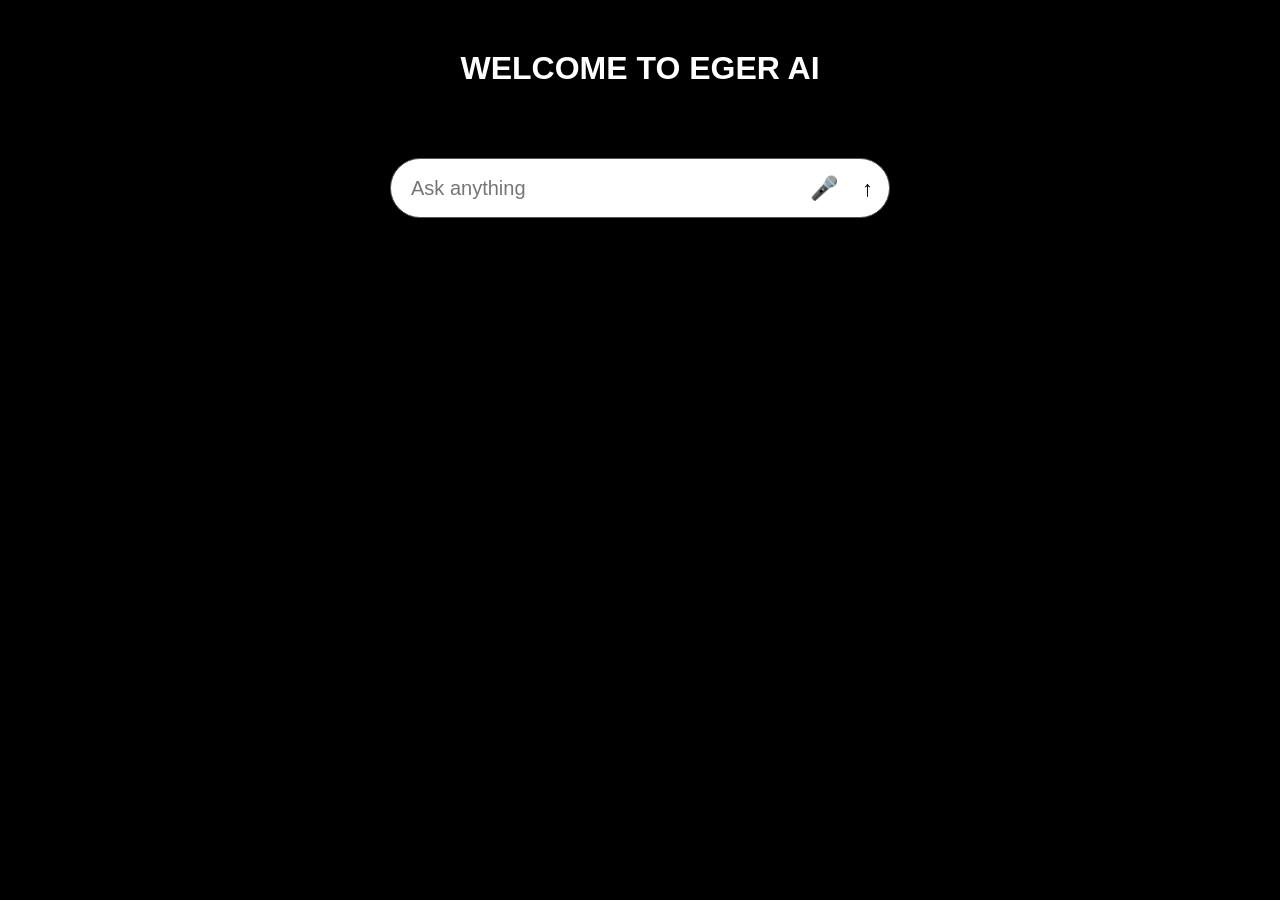
==== index.html @ b269b915 "Add files via upload" ====
<!DOCTYPE html>
<html lang="en">
<head>
    <meta charset="UTF-8">
    <meta name="viewport" content="width=device-width, initial-scale=1.0">

    <title>Eger AI</title>

    <link rel="stylesheet" href="style.css">
</head>

<body>

    <h1>WELCOME TO EGER AI</h1>

    <div class="chat-box">

        <input
            type="text"
            id="userInput"
            class="chat-input"
            placeholder="Ask anything"
        >

        <button id="micButton" type="button">🎤</button>

        <button id="sendButton" type="button">↑</button>

    </div>


    <!-- AI responses will appear here -->
    <div id="chatArea"></div>


    <script src="index.js"></script>

</body>
</html>
---- style.css ----
body {
    background-color: black;
    color: white;
    font-family: Arial, sans-serif;
    text-align: center;
}

h1 {
    margin-top: 50px;
}

.chat-box {
    position: relative;
    display: inline-block;
    margin-top: 50px;
}

.chat-input {
    width: 500px;
    height: 60px;
    font-size: 20px;

    border-radius: 30px;
    border: 1px solid #555;

    padding: 0 100px 0 20px;
    box-sizing: border-box;

    outline: none;
}

.chat-input:focus {
    border-color: aquamarine;
}


/* Microphone */
#micButton {
    position: absolute;

    right: 45px;
    top: 50%;

    transform: translateY(-50%);

    border: none;
    background: transparent;

    font-size: 23px;

    cursor: pointer;
}


/* Send arrow */
#sendButton {
    position: absolute;

    right: 5px;
    top: 50%;

    transform: translateY(-50%);

    width: 35px;
    height: 35px;

    border: none;
    border-radius: 50%;

    background-color: white;
    color: black;

    font-size: 22px;

    cursor: pointer;
}

#sendButton:hover {
    transform: translateY(-50%) scale(1.1);
}


/* Area below the chat box */
#chatArea {
    width: 500px;
    margin: 30px auto;

    text-align: left;
}


/* User question */
.user-message {
    background-color: #222;

    color: white;

    padding: 12px 16px;

    border-radius: 15px;

    margin-bottom: 15px;

    width: fit-content;
    max-width: 80%;

    margin-left: auto;
}


/* Eger AI response */
.ai-message {
    background-color: #111;

    color: white;

    padding: 12px 16px;

    border-radius: 15px;

    margin-bottom: 20px;

    width: fit-content;
    max-width: 80%;

    margin-right: auto;

    border: 1px solid #333;
}
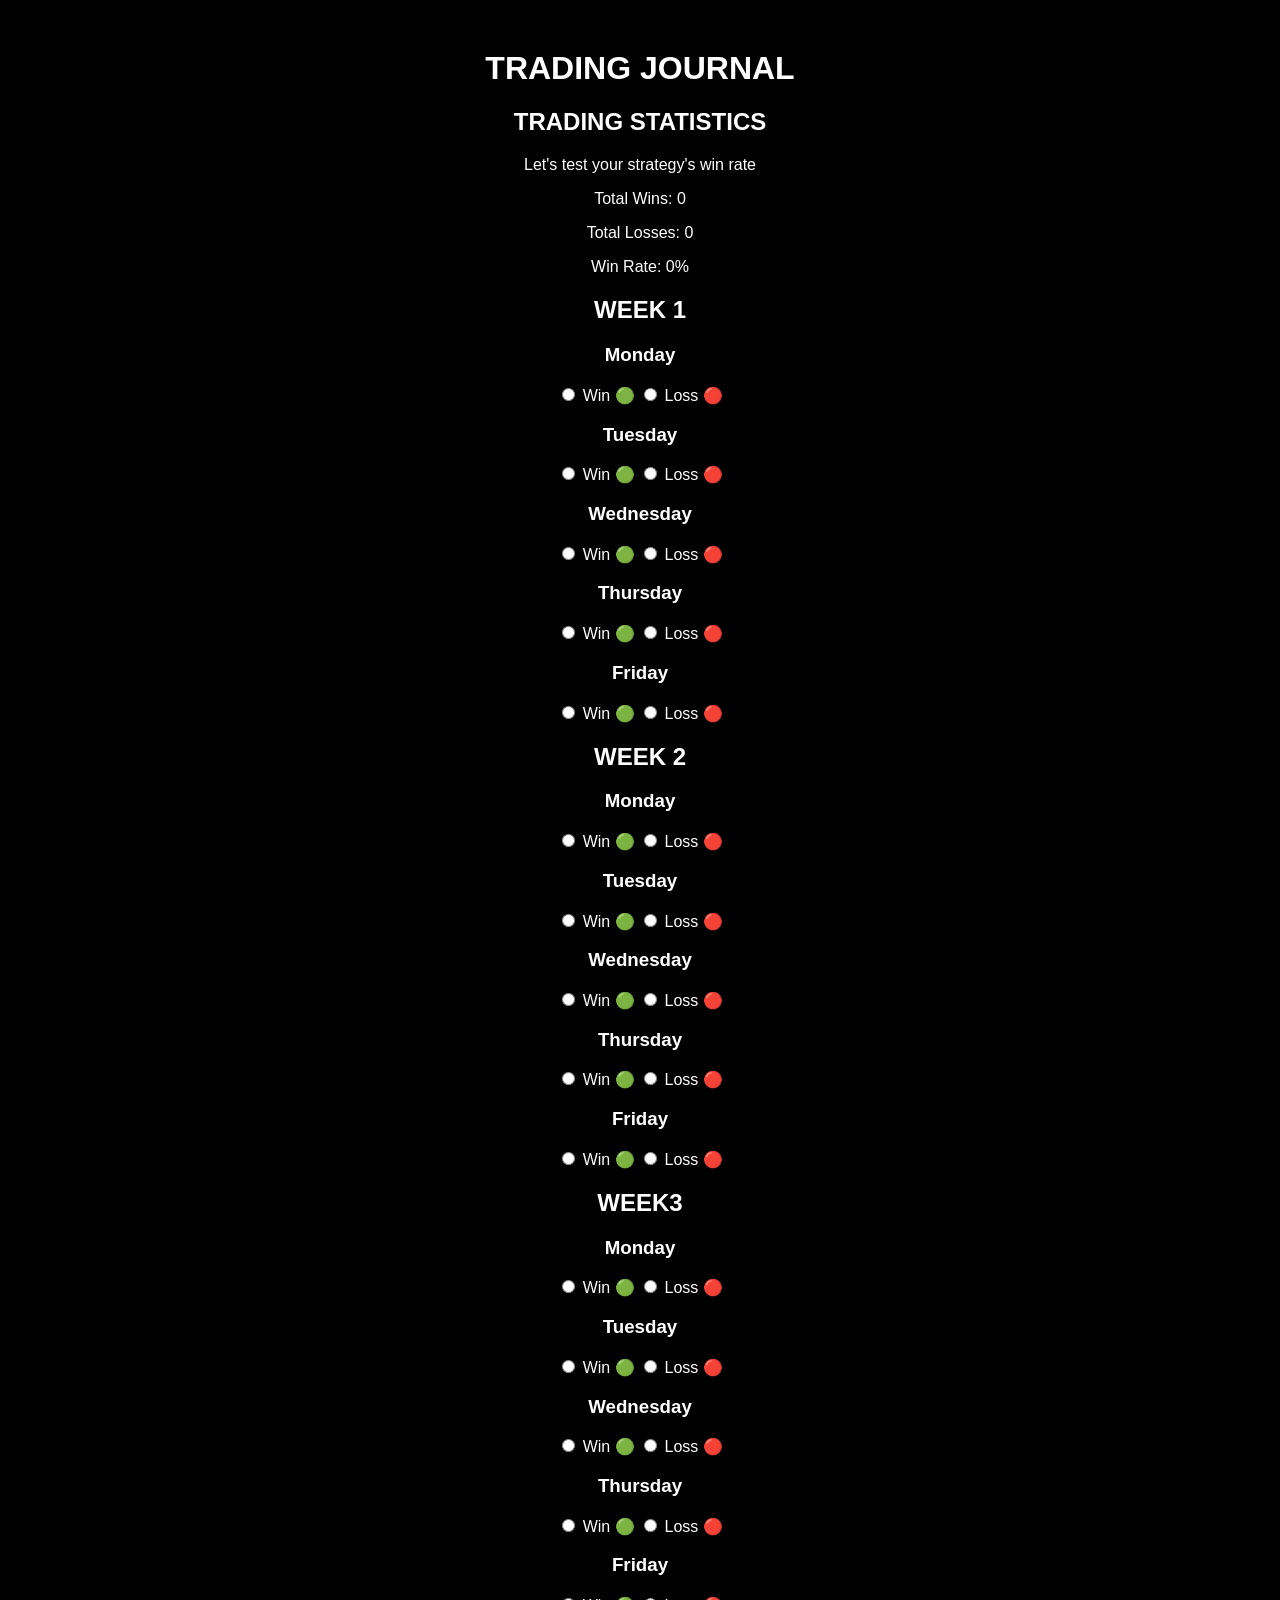
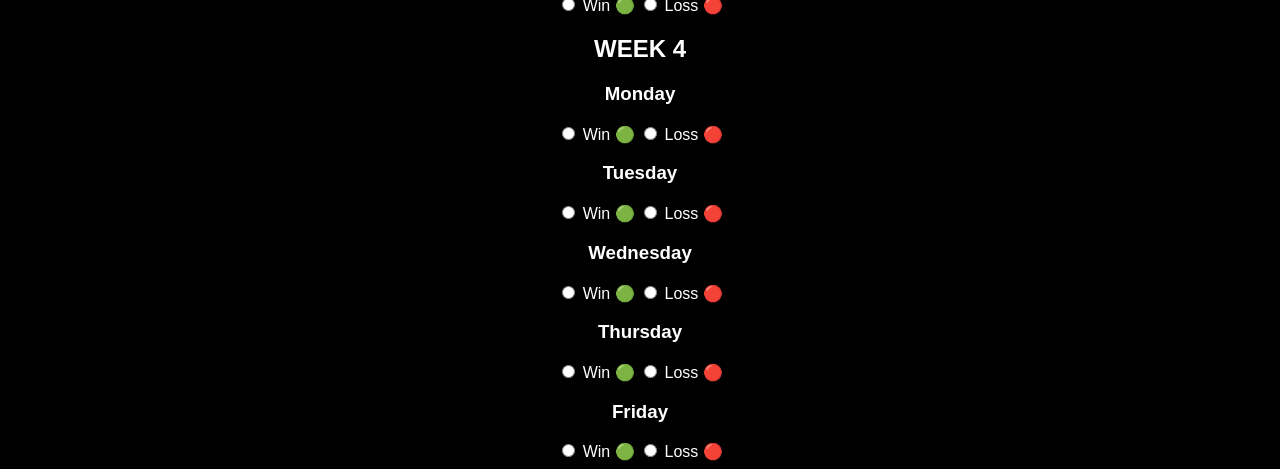
==== commit 3aad2ac3: "Add files via upload" ====
--- a/index.html
+++ b/index.html
@@ -1,39 +1,311 @@
 <!DOCTYPE html>
 <html lang="en">
+
 <head>
     <meta charset="UTF-8">
     <meta name="viewport" content="width=device-width, initial-scale=1.0">
-
-    <title>Eger AI</title>
-
+    <title>Document</title>
     <link rel="stylesheet" href="style.css">
+
+    <h1>TRADING JOURNAL</h1>
+
 </head>
 
 <body>
-
-    <h1>WELCOME TO EGER AI</h1>
-
-    <div class="chat-box">
-
-        <input
-            type="text"
-            id="userInput"
-            class="chat-input"
-            placeholder="Ask anything"
-        >
-
-        <button id="micButton" type="button">🎤</button>
-
-        <button id="sendButton" type="button">↑</button>
-
+    <p id="welcomeMessage"></p>
+    <div id="statistics">
+    <h2>TRADING STATISTICS</h2>
+    <p>Let's test your strategy's win rate</p>
+
+
+<p>Total Wins: <span id="totalWins">0</span></p>
+
+<p>Total Losses: <span id="totalLosses">0</span></p>
+
+<p>Win Rate: <span id="winRate">0%</span></p>
+
+
+</div>
+
+    <div id="calendar">
+        <div id="week1">
+            <h2>WEEK 1</h2>
+            <div id="box1">
+                <h3>Monday</h3>
+
+                <label>
+                    <input type="radio" name="week1MondayResult" value="win">
+                    Win 🟢
+                </label>
+
+                <label>
+                    <input type="radio" name="week1MondayResult" value="loss">
+                    Loss 🔴
+                </label>
+            </div>
+            <div id="box2">
+                <h3>Tuesday</h3>
+
+                <label>
+                    <input type="radio" name="week1TuesdayResult" value="win">
+                    Win 🟢
+                </label>
+
+                <label>
+                    <input type="radio" name="week1TuesdayResult" value="loss">
+                    Loss 🔴
+                </label>
+            </div>
+            <div id="box3">
+                <h3>Wednesday</h3>
+
+                <label>
+                    <input type="radio" name="week1WednesdayResult" value="win">
+                    Win 🟢
+                </label>
+
+                <label>
+                    <input type="radio" name="week1WednesdayResult" value="loss">
+                    Loss 🔴
+                </label>
+            </div>
+            <div id="box4">
+                <h3>Thursday</h3>
+
+                <label>
+                    <input type="radio" name="week1ThursdayResult" value="win">
+                    Win 🟢
+                </label>
+
+                <label>
+                    <input type="radio" name="week1ThursdayResult" value="loss">
+                    Loss 🔴
+                </label>
+            </div>
+            <div id="box5">
+                <h3>Friday</h3>
+
+                <label>
+                    <input type="radio" name="week1FridayResult" value="win">
+                    Win 🟢
+                </label>
+
+                <label>
+                    <input type="radio" name="week1FridayResult" value="loss">
+                    Loss 🔴
+                </label>
+            </div>
+        </div>
+        <div id="week2">
+            <h2>WEEK 2</h2>
+            <div id="box1">
+                <h3>Monday</h3>
+
+                <label>
+                    <input type="radio" name="week2MondayResult" value="win">
+                    Win 🟢
+                </label>
+
+                <label>
+                    <input type="radio" name="week2MondayResult" value="loss">
+                    Loss 🔴
+                </label>
+            </div>
+            <div id="box2">
+                <h3>Tuesday</h3>
+
+                <label>
+                    <input type="radio" name="week2TuesdayResult" value="win">
+                    Win 🟢
+                </label>
+
+                <label>
+                    <input type="radio" name="week2TuesdayResult" value="loss">
+                    Loss 🔴
+                </label>
+            </div>
+            <div id="box3">
+                <h3>Wednesday</h3>
+
+                <label>
+                    <input type="radio" name="week2WednesdayResult" value="win">
+                    Win 🟢
+                </label>
+
+                <label>
+                    <input type="radio" name="week2WednesdayResult" value="loss">
+                    Loss 🔴
+                </label>
+            </div>
+            <div id="box4">
+                <h3>Thursday</h3>
+
+                <label>
+                    <input type="radio" name="week2ThursdayResult" value="win">
+                    Win 🟢
+                </label>
+
+                <label>
+                    <input type="radio" name="week2ThursdayResult" value="loss">
+                    Loss 🔴
+                </label>
+            </div>
+            <div id="box5">
+                <h3>Friday</h3>
+
+                <label>
+                    <input type="radio" name="week2FridayResult" value="win">
+                    Win 🟢
+                </label>
+
+                <label>
+                    <input type="radio" name="week2FridayResult" value="loss">
+                    Loss 🔴
+                </label>
+            </div>
+        </div>
+        <div id="week3">
+            <h2>WEEK3</h2>
+            <div id="box1">
+                <h3>Monday</h3>
+
+                <label>
+                    <input type="radio" name="week3MondayResult" value="win">
+                    Win 🟢
+                </label>
+
+                <label>
+                    <input type="radio" name="week3MondayResult" value="loss">
+                    Loss 🔴
+                </label>
+            </div>
+            <div id="box2">
+                <h3>Tuesday</h3>
+
+                <label>
+                    <input type="radio" name="week3TuesdayResult" value="win">
+                    Win 🟢
+                </label>
+
+                <label>
+                    <input type="radio" name="week3TuesdayResult" value="loss">
+                    Loss 🔴
+                </label>
+            </div>
+            <div id="box3">
+                <h3>Wednesday</h3>
+
+                <label>
+                    <input type="radio" name="week3WednesdayResult" value="win">
+                    Win 🟢
+                </label>
+
+                <label>
+                    <input type="radio" name="week3WednesdayResult" value="loss">
+                    Loss 🔴
+                </label>
+            </div>
+            <div id="box4">
+                <h3>Thursday</h3>
+
+                <label>
+                    <input type="radio" name="week3ThursdayResult" value="win">
+                    Win 🟢
+                </label>
+
+                <label>
+                    <input type="radio" name="week3ThursdayResult" value="loss">
+                    Loss 🔴
+                </label>
+            </div>
+            <div id="box5">
+                <h3>Friday</h3>
+
+                <label>
+                    <input type="radio" name="week3FridayResult" value="win">
+                    Win 🟢
+                </label>
+
+                <label>
+                    <input type="radio" name="week3FridayResult" value="loss">
+                    Loss 🔴
+                </label>
+            </div>
+        </div>
+
+        <div id="week4">
+            <h2>WEEK 4 </h2>
+            <div id="box1">
+                <h3>Monday</h3>
+
+                <label>
+                    <input type="radio" name="week4MondayResult" value="win">
+                    Win 🟢
+                </label>
+
+                <label>
+                    <input type="radio" name="week4MondayResult" value="loss">
+                    Loss 🔴
+                </label>
+            </div>
+            <div id="box2">
+                <h3>Tuesday</h3>
+
+                <label>
+                    <input type="radio" name="week4TuesdayResult" value="win">
+                    Win 🟢
+                </label>
+
+                <label>
+                    <input type="radio" name="week4TuesdayResult" value="loss">
+                    Loss 🔴
+                </label>
+            </div>
+            <div id="box3">
+                <h3>Wednesday</h3>
+
+                <label>
+                    <input type="radio" name="week4WednesdayResult" value="win">
+                    Win 🟢
+                </label>
+
+                <label>
+                    <input type="radio" name="week4WednesdayResult" value="loss">
+                    Loss 🔴
+                </label>
+            </div>
+            <div id="box4">
+                <h3>Thursday</h3>
+
+                <label>
+                    <input type="radio" name="week4ThursdayResult" value="win">
+                    Win 🟢
+                </label>
+
+                <label>
+                    <input type="radio" name="week4ThursdayResult" value="loss">
+                    Loss 🔴
+                </label>
+            </div>
+            <div id="box5">
+                <h3>Friday</h3>
+
+                <label>
+                    <input type="radio" name="week4FridayResult" value="win">
+                    Win 🟢
+                </label>
+
+                <label>
+                    <input type="radio" name="week4FridayResult" value="loss">
+                    Loss 🔴
+                </label>
+            </div>
+        </div>
     </div>
 
 
-    <!-- AI responses will appear here -->
-    <div id="chatArea"></div>
-
 
     <script src="index.js"></script>
-
 </body>
+
 </html>
--- a/style.css
+++ b/style.css
@@ -4,7 +4,6 @@
     font-family: Arial, sans-serif;
     text-align: center;
 }
-
 h1 {
     margin-top: 50px;
 }
@@ -22,7 +21,6 @@
 
     border-radius: 30px;
     border: 1px solid #555;
-
     padding: 0 100px 0 20px;
     box-sizing: border-box;
 
@@ -33,16 +31,13 @@
     border-color: aquamarine;
 }
 
-
 /* Microphone */
 #micButton {
     position: absolute;
 
     right: 45px;
     top: 50%;
-
     transform: translateY(-50%);
-
     border: none;
     background: transparent;
 
@@ -126,4 +121,4 @@
     margin-right: auto;
 
     border: 1px solid #333;
-}+}
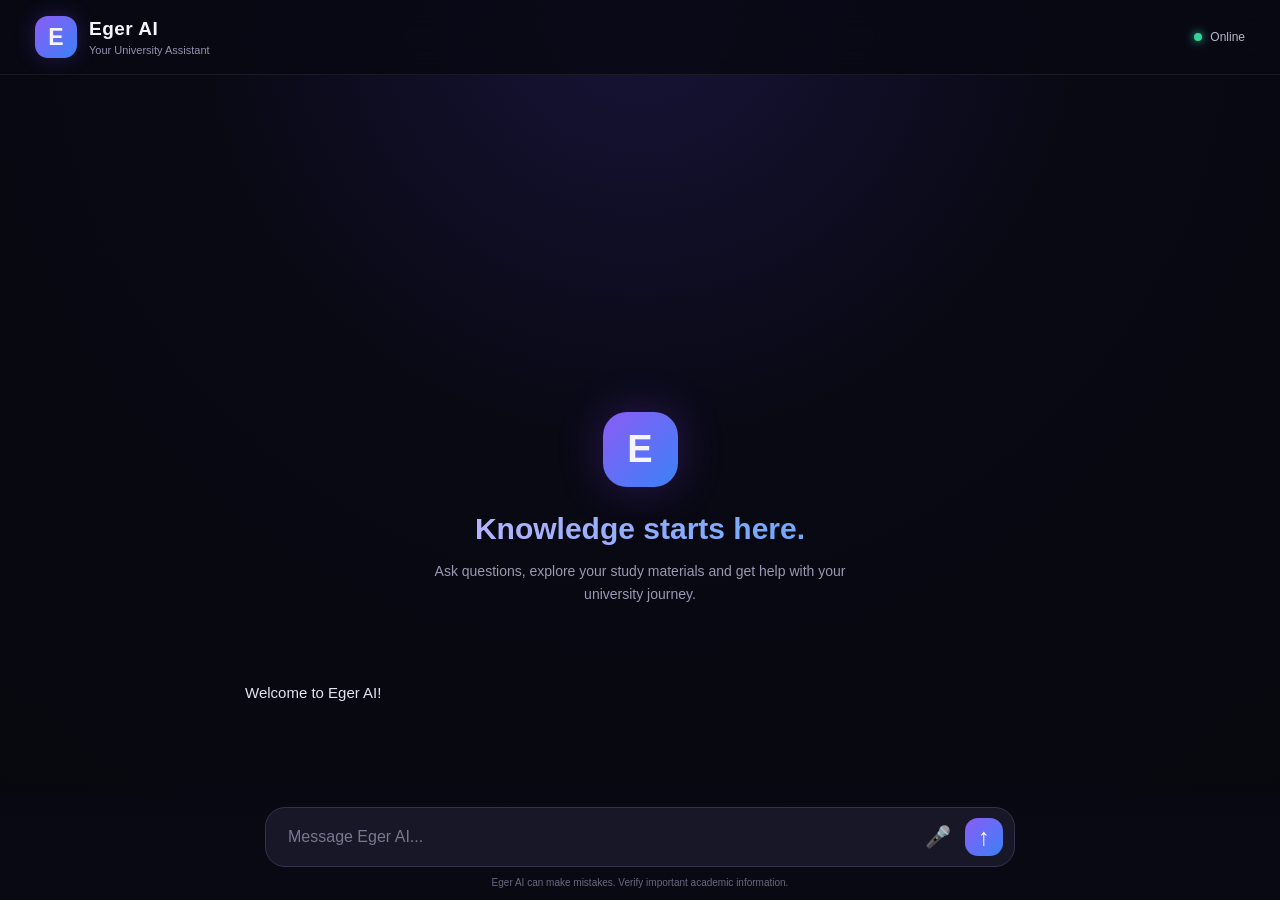
==== commit 077c5a54: "Upgrade Eger AI chat interface" ====
--- a/index.html
+++ b/index.html
@@ -1,311 +1,71 @@
 <!DOCTYPE html>
 <html lang="en">
-
 <head>
     <meta charset="UTF-8">
     <meta name="viewport" content="width=device-width, initial-scale=1.0">
-    <title>Document</title>
+
+    <title>Eger AI</title>
     <link rel="stylesheet" href="style.css">
-
-    <h1>TRADING JOURNAL</h1>
-
 </head>
 
 <body>
-    <p id="welcomeMessage"></p>
-    <div id="statistics">
-    <h2>TRADING STATISTICS</h2>
-    <p>Let's test your strategy's win rate</p>
 
+    <header>
+        <div class="brand">
+            <div class="logo">E</div>
 
-<p>Total Wins: <span id="totalWins">0</span></p>
-
-<p>Total Losses: <span id="totalLosses">0</span></p>
-
-<p>Win Rate: <span id="winRate">0%</span></p>
-
-
-</div>
-
-    <div id="calendar">
-        <div id="week1">
-            <h2>WEEK 1</h2>
-            <div id="box1">
-                <h3>Monday</h3>
-
-                <label>
-                    <input type="radio" name="week1MondayResult" value="win">
-                    Win 🟢
-                </label>
-
-                <label>
-                    <input type="radio" name="week1MondayResult" value="loss">
-                    Loss 🔴
-                </label>
-            </div>
-            <div id="box2">
-                <h3>Tuesday</h3>
-
-                <label>
-                    <input type="radio" name="week1TuesdayResult" value="win">
-                    Win 🟢
-                </label>
-
-                <label>
-                    <input type="radio" name="week1TuesdayResult" value="loss">
-                    Loss 🔴
-                </label>
-            </div>
-            <div id="box3">
-                <h3>Wednesday</h3>
-
-                <label>
-                    <input type="radio" name="week1WednesdayResult" value="win">
-                    Win 🟢
-                </label>
-
-                <label>
-                    <input type="radio" name="week1WednesdayResult" value="loss">
-                    Loss 🔴
-                </label>
-            </div>
-            <div id="box4">
-                <h3>Thursday</h3>
-
-                <label>
-                    <input type="radio" name="week1ThursdayResult" value="win">
-                    Win 🟢
-                </label>
-
-                <label>
-                    <input type="radio" name="week1ThursdayResult" value="loss">
-                    Loss 🔴
-                </label>
-            </div>
-            <div id="box5">
-                <h3>Friday</h3>
-
-                <label>
-                    <input type="radio" name="week1FridayResult" value="win">
-                    Win 🟢
-                </label>
-
-                <label>
-                    <input type="radio" name="week1FridayResult" value="loss">
-                    Loss 🔴
-                </label>
-            </div>
-        </div>
-        <div id="week2">
-            <h2>WEEK 2</h2>
-            <div id="box1">
-                <h3>Monday</h3>
-
-                <label>
-                    <input type="radio" name="week2MondayResult" value="win">
-                    Win 🟢
-                </label>
-
-                <label>
-                    <input type="radio" name="week2MondayResult" value="loss">
-                    Loss 🔴
-                </label>
-            </div>
-            <div id="box2">
-                <h3>Tuesday</h3>
-
-                <label>
-                    <input type="radio" name="week2TuesdayResult" value="win">
-                    Win 🟢
-                </label>
-
-                <label>
-                    <input type="radio" name="week2TuesdayResult" value="loss">
-                    Loss 🔴
-                </label>
-            </div>
-            <div id="box3">
-                <h3>Wednesday</h3>
-
-                <label>
-                    <input type="radio" name="week2WednesdayResult" value="win">
-                    Win 🟢
-                </label>
-
-                <label>
-                    <input type="radio" name="week2WednesdayResult" value="loss">
-                    Loss 🔴
-                </label>
-            </div>
-            <div id="box4">
-                <h3>Thursday</h3>
-
-                <label>
-                    <input type="radio" name="week2ThursdayResult" value="win">
-                    Win 🟢
-                </label>
-
-                <label>
-                    <input type="radio" name="week2ThursdayResult" value="loss">
-                    Loss 🔴
-                </label>
-            </div>
-            <div id="box5">
-                <h3>Friday</h3>
-
-                <label>
-                    <input type="radio" name="week2FridayResult" value="win">
-                    Win 🟢
-                </label>
-
-                <label>
-                    <input type="radio" name="week2FridayResult" value="loss">
-                    Loss 🔴
-                </label>
-            </div>
-        </div>
-        <div id="week3">
-            <h2>WEEK3</h2>
-            <div id="box1">
-                <h3>Monday</h3>
-
-                <label>
-                    <input type="radio" name="week3MondayResult" value="win">
-                    Win 🟢
-                </label>
-
-                <label>
-                    <input type="radio" name="week3MondayResult" value="loss">
-                    Loss 🔴
-                </label>
-            </div>
-            <div id="box2">
-                <h3>Tuesday</h3>
-
-                <label>
-                    <input type="radio" name="week3TuesdayResult" value="win">
-                    Win 🟢
-                </label>
-
-                <label>
-                    <input type="radio" name="week3TuesdayResult" value="loss">
-                    Loss 🔴
-                </label>
-            </div>
-            <div id="box3">
-                <h3>Wednesday</h3>
-
-                <label>
-                    <input type="radio" name="week3WednesdayResult" value="win">
-                    Win 🟢
-                </label>
-
-                <label>
-                    <input type="radio" name="week3WednesdayResult" value="loss">
-                    Loss 🔴
-                </label>
-            </div>
-            <div id="box4">
-                <h3>Thursday</h3>
-
-                <label>
-                    <input type="radio" name="week3ThursdayResult" value="win">
-                    Win 🟢
-                </label>
-
-                <label>
-                    <input type="radio" name="week3ThursdayResult" value="loss">
-                    Loss 🔴
-                </label>
-            </div>
-            <div id="box5">
-                <h3>Friday</h3>
-
-                <label>
-                    <input type="radio" name="week3FridayResult" value="win">
-                    Win 🟢
-                </label>
-
-                <label>
-                    <input type="radio" name="week3FridayResult" value="loss">
-                    Loss 🔴
-                </label>
+            <div class="brand-info">
+                <h1>Eger AI</h1>
+                <p>Your University Assistant</p>
             </div>
         </div>
 
-        <div id="week4">
-            <h2>WEEK 4 </h2>
-            <div id="box1">
-                <h3>Monday</h3>
+        <div class="status">
+            <span class="status-dot"></span>
+            Online
+        </div>
+    </header>
 
-                <label>
-                    <input type="radio" name="week4MondayResult" value="win">
-                    Win 🟢
-                </label>
+    <main id="chatArea">
 
-                <label>
-                    <input type="radio" name="week4MondayResult" value="loss">
-                    Loss 🔴
-                </label>
-            </div>
-            <div id="box2">
-                <h3>Tuesday</h3>
+        <div class="intro">
+            <div class="intro-logo">E</div>
 
-                <label>
-                    <input type="radio" name="week4TuesdayResult" value="win">
-                    Win 🟢
-                </label>
+            <h2>Knowledge starts here.</h2>
 
-                <label>
-                    <input type="radio" name="week4TuesdayResult" value="loss">
-                    Loss 🔴
-                </label>
-            </div>
-            <div id="box3">
-                <h3>Wednesday</h3>
+            <p>
+                Ask questions, explore your study materials
+                and get help with your university journey.
+            </p>
+        </div>
 
-                <label>
-                    <input type="radio" name="week4WednesdayResult" value="win">
-                    Win 🟢
-                </label>
+    </main>
 
-                <label>
-                    <input type="radio" name="week4WednesdayResult" value="loss">
-                    Loss 🔴
-                </label>
-            </div>
-            <div id="box4">
-                <h3>Thursday</h3>
+    <div class="input-container">
 
-                <label>
-                    <input type="radio" name="week4ThursdayResult" value="win">
-                    Win 🟢
-                </label>
+        <div class="chat-box">
 
-                <label>
-                    <input type="radio" name="week4ThursdayResult" value="loss">
-                    Loss 🔴
-                </label>
-            </div>
-            <div id="box5">
-                <h3>Friday</h3>
+            <input
+                type="text"
+                id="userInput"
+                class="chat-input"
+                placeholder="Message Eger AI..."
+                autocomplete="off"
+            >
 
-                <label>
-                    <input type="radio" name="week4FridayResult" value="win">
-                    Win 🟢
-                </label>
+            <button id="micButton" type="button">🎤</button>
 
-                <label>
-                    <input type="radio" name="week4FridayResult" value="loss">
-                    Loss 🔴
-                </label>
-            </div>
+            <button id="sendButton" type="button">↑</button>
+
         </div>
+
+        <p class="input-footer">
+            Eger AI can make mistakes. Verify important academic information.
+        </p>
+
     </div>
 
+    <script src="index.js"></script>
 
-
-    <script src="index.js"></script>
 </body>
-
 </html>
--- a/style.css
+++ b/style.css
@@ -1,124 +1,498 @@
+/* =========================================
+   EGER AI - MAIN DESIGN
+========================================= */
+
+* {
+    box-sizing: border-box;
+}
+
 body {
-    background-color: black;
+    margin: 0;
+    background:
+        radial-gradient(
+            circle at 50% 0%,
+            #171438 0%,
+            #090914 40%,
+            #07070d 100%
+        );
+
+    color: #f5f5ff;
+    font-family: Arial, sans-serif;
+    min-height: 100vh;
+}
+
+
+/* =========================================
+   HEADER
+========================================= */
+
+header {
+    position: fixed;
+    top: 0;
+    left: 0;
+
+    width: 100%;
+    height: 75px;
+
+    padding: 0 35px;
+
+    display: flex;
+    align-items: center;
+    justify-content: space-between;
+
+    background: rgba(9, 9, 20, 0.88);
+    backdrop-filter: blur(15px);
+
+    border-bottom: 1px solid rgba(255,255,255,0.07);
+
+    z-index: 100;
+}
+
+.brand {
+    display: flex;
+    align-items: center;
+    gap: 12px;
+}
+
+.logo {
+    width: 42px;
+    height: 42px;
+
+    display: flex;
+    align-items: center;
+    justify-content: center;
+
+    border-radius: 13px;
+
+    background: linear-gradient(
+        135deg,
+        #8b5cf6,
+        #3b82f6
+    );
+
+    font-size: 23px;
+    font-weight: bold;
+
+    box-shadow: 0 0 20px rgba(139,92,246,0.25);
+}
+
+.brand-info h1 {
+    font-size: 19px;
+    margin: 0;
+    letter-spacing: 0.5px;
+}
+
+.brand-info p {
+    font-size: 11px;
+    color: #9292ae;
+    margin: 4px 0 0;
+}
+
+.status {
+    display: flex;
+    align-items: center;
+    gap: 8px;
+
+    font-size: 12px;
+    color: #b7b7ca;
+}
+
+.status-dot {
+    width: 8px;
+    height: 8px;
+
+    background: #34d399;
+    border-radius: 50%;
+
+    box-shadow: 0 0 10px #34d399;
+}
+
+
+/* =========================================
+   CHAT AREA
+========================================= */
+
+#chatArea {
+    position: fixed;
+
+    top: 75px;
+    bottom: 115px;
+
+    left: 0;
+    right: 0;
+
+    width: 100%;
+    max-width: 850px;
+
+    margin: 0 auto;
+
+    padding: 30px 30px 40px;
+
+    display: flex;
+    flex-direction: column;
+
+    overflow-y: auto;
+    scroll-behavior: smooth;
+}
+
+
+/* Scrollbar */
+
+#chatArea::-webkit-scrollbar {
+    width: 6px;
+}
+
+#chatArea::-webkit-scrollbar-thumb {
+    background: #35334e;
+    border-radius: 10px;
+}
+
+#chatArea::-webkit-scrollbar-track {
+    background: transparent;
+}
+
+
+/* =========================================
+   WELCOME INTRO
+========================================= */
+
+.intro {
+    text-align: center;
+
+    margin: auto auto 30px;
+    max-width: 500px;
+
+    padding: 20px;
+}
+
+.intro-logo {
+    width: 75px;
+    height: 75px;
+
+    margin: 0 auto 25px;
+
+    display: flex;
+    align-items: center;
+    justify-content: center;
+
+    border-radius: 24px;
+
+    background: linear-gradient(
+        135deg,
+        #8b5cf6,
+        #3b82f6
+    );
+
+    font-size: 38px;
+    font-weight: bold;
+
+    box-shadow: 0 0 45px rgba(124,58,237,0.3);
+}
+
+.intro h2 {
+    font-size: 30px;
+    margin-bottom: 12px;
+
+    background: linear-gradient(
+        90deg,
+        #c4b5fd,
+        #60a5fa
+    );
+
+    background-clip: text;
+    -webkit-background-clip: text;
+    -webkit-text-fill-color: transparent;
+}
+
+.intro p {
+    color: #9999b3;
+    font-size: 14px;
+    line-height: 1.7;
+}
+
+
+/* =========================================
+   USER MESSAGE
+========================================= */
+
+.user-message {
+    align-self: flex-end;
+
+    max-width: 80%;
+    width: fit-content;
+
+    background: linear-gradient(
+        135deg,
+        #5940a8,
+        #394caa
+    );
+
     color: white;
-    font-family: Arial, sans-serif;
-    text-align: center;
-}
-h1 {
-    margin-top: 50px;
+
+    padding: 13px 18px;
+
+    border-radius: 20px 20px 5px 20px;
+
+    margin: 15px 0 25px;
+
+    font-size: 15px;
+    line-height: 1.6;
+
+    overflow-wrap: anywhere;
+
+    box-shadow: 0 5px 20px rgba(60,50,150,0.15);
+}
+
+
+/* =========================================
+   EGER AI RESPONSE
+========================================= */
+
+.ai-message {
+    align-self: flex-start;
+
+    width: 100%;
+    max-width: 100%;
+
+    background: transparent;
+
+    color: #e3e3f0;
+
+    padding: 8px 0;
+
+    margin: 0 0 30px;
+
+    font-size: 15px;
+    line-height: 1.85;
+
+    text-align: left;
+
+    white-space: pre-wrap;
+    overflow-wrap: anywhere;
+
+    border: none;
+}
+
+
+/* =========================================
+   BOTTOM INPUT AREA
+========================================= */
+
+.input-container {
+    position: fixed;
+
+    bottom: 0;
+    left: 0;
+
+    width: 100%;
+
+    padding: 18px 20px 12px;
+
+    background: linear-gradient(
+        to top,
+        #090914 75%,
+        rgba(9,9,20,0.85),
+        transparent
+    );
+
+    z-index: 100;
 }
 
 .chat-box {
     position: relative;
-    display: inline-block;
-    margin-top: 50px;
-}
+
+    width: 100%;
+    max-width: 750px;
+
+    margin: 0 auto;
+}
+
+
+/* =========================================
+   INPUT FIELD
+========================================= */
 
 .chat-input {
-    width: 500px;
+    width: 100%;
     height: 60px;
-    font-size: 20px;
-
-    border-radius: 30px;
-    border: 1px solid #555;
-    padding: 0 100px 0 20px;
-    box-sizing: border-box;
+
+    padding: 0 105px 0 22px;
+
+    border-radius: 20px;
+
+    border: 1px solid #34334e;
+
+    background: #171727;
+
+    color: white;
+
+    font-size: 16px;
 
     outline: none;
+
+    transition: 0.25s;
+}
+
+.chat-input::placeholder {
+    color: #77778f;
 }
 
 .chat-input:focus {
-    border-color: aquamarine;
-}
-
-/* Microphone */
+    border-color: #8b5cf6;
+
+    box-shadow:
+        0 0 0 3px rgba(139,92,246,0.12);
+}
+
+
+/* =========================================
+   MICROPHONE
+========================================= */
+
 #micButton {
     position: absolute;
 
-    right: 45px;
+    right: 58px;
     top: 50%;
+
     transform: translateY(-50%);
+
     border: none;
     background: transparent;
 
-    font-size: 23px;
+    color: white;
+
+    font-size: 21px;
 
     cursor: pointer;
-}
-
-
-/* Send arrow */
+
+    transition: 0.2s;
+}
+
+#micButton:hover {
+    transform: translateY(-50%) scale(1.15);
+}
+
+#micButton:disabled {
+    opacity: 0.5;
+    cursor: not-allowed;
+}
+
+
+/* =========================================
+   SEND BUTTON
+========================================= */
+
 #sendButton {
     position: absolute;
 
-    right: 5px;
+    right: 12px;
     top: 50%;
 
     transform: translateY(-50%);
 
-    width: 35px;
-    height: 35px;
+    width: 38px;
+    height: 38px;
 
     border: none;
-    border-radius: 50%;
-
-    background-color: white;
-    color: black;
-
-    font-size: 22px;
+    border-radius: 13px;
+
+    background: linear-gradient(
+        135deg,
+        #8b5cf6,
+        #3b82f6
+    );
+
+    color: white;
+
+    font-size: 24px;
 
     cursor: pointer;
+
+    transition: 0.2s;
 }
 
 #sendButton:hover {
-    transform: translateY(-50%) scale(1.1);
-}
-
-
-/* Area below the chat box */
-#chatArea {
-    width: 500px;
-    margin: 30px auto;
-
-    text-align: left;
-}
-
-
-/* User question */
-.user-message {
-    background-color: #222;
-
-    color: white;
-
-    padding: 12px 16px;
-
-    border-radius: 15px;
-
-    margin-bottom: 15px;
-
-    width: fit-content;
-    max-width: 80%;
-
-    margin-left: auto;
-}
-
-
-/* Eger AI response */
-.ai-message {
-    background-color: #111;
-
-    color: white;
-
-    padding: 12px 16px;
-
-    border-radius: 15px;
-
-    margin-bottom: 20px;
-
-    width: fit-content;
-    max-width: 80%;
-
-    margin-right: auto;
-
-    border: 1px solid #333;
-}
+    transform: translateY(-50%) scale(1.08);
+
+    box-shadow: 0 0 20px rgba(139,92,246,0.4);
+}
+
+#sendButton:disabled {
+    opacity: 0.5;
+    cursor: not-allowed;
+}
+
+
+/* =========================================
+   INPUT FOOTER
+========================================= */
+
+.input-footer {
+    text-align: center;
+
+    color: #686880;
+
+    font-size: 10px;
+
+    margin: 10px 0 0;
+}
+
+
+/* =========================================
+   MOBILE RESPONSIVENESS
+========================================= */
+
+@media (max-width: 600px) {
+
+    header {
+        padding: 0 17px;
+        height: 65px;
+    }
+
+    .logo {
+        width: 37px;
+        height: 37px;
+    }
+
+    .brand-info h1 {
+        font-size: 17px;
+    }
+
+    #chatArea {
+        top: 65px;
+        bottom: 105px;
+
+        padding: 20px 17px 30px;
+    }
+
+    .intro h2 {
+        font-size: 25px;
+    }
+
+    .intro p {
+        font-size: 13px;
+    }
+
+    .user-message {
+        max-width: 90%;
+        font-size: 14px;
+    }
+
+    .ai-message {
+        font-size: 14px;
+    }
+
+    .input-container {
+        padding: 12px 12px 10px;
+    }
+
+    .chat-input {
+        height: 55px;
+        font-size: 16px;
+    }
+
+    .input-footer {
+        font-size: 9px;
+    }
+}
